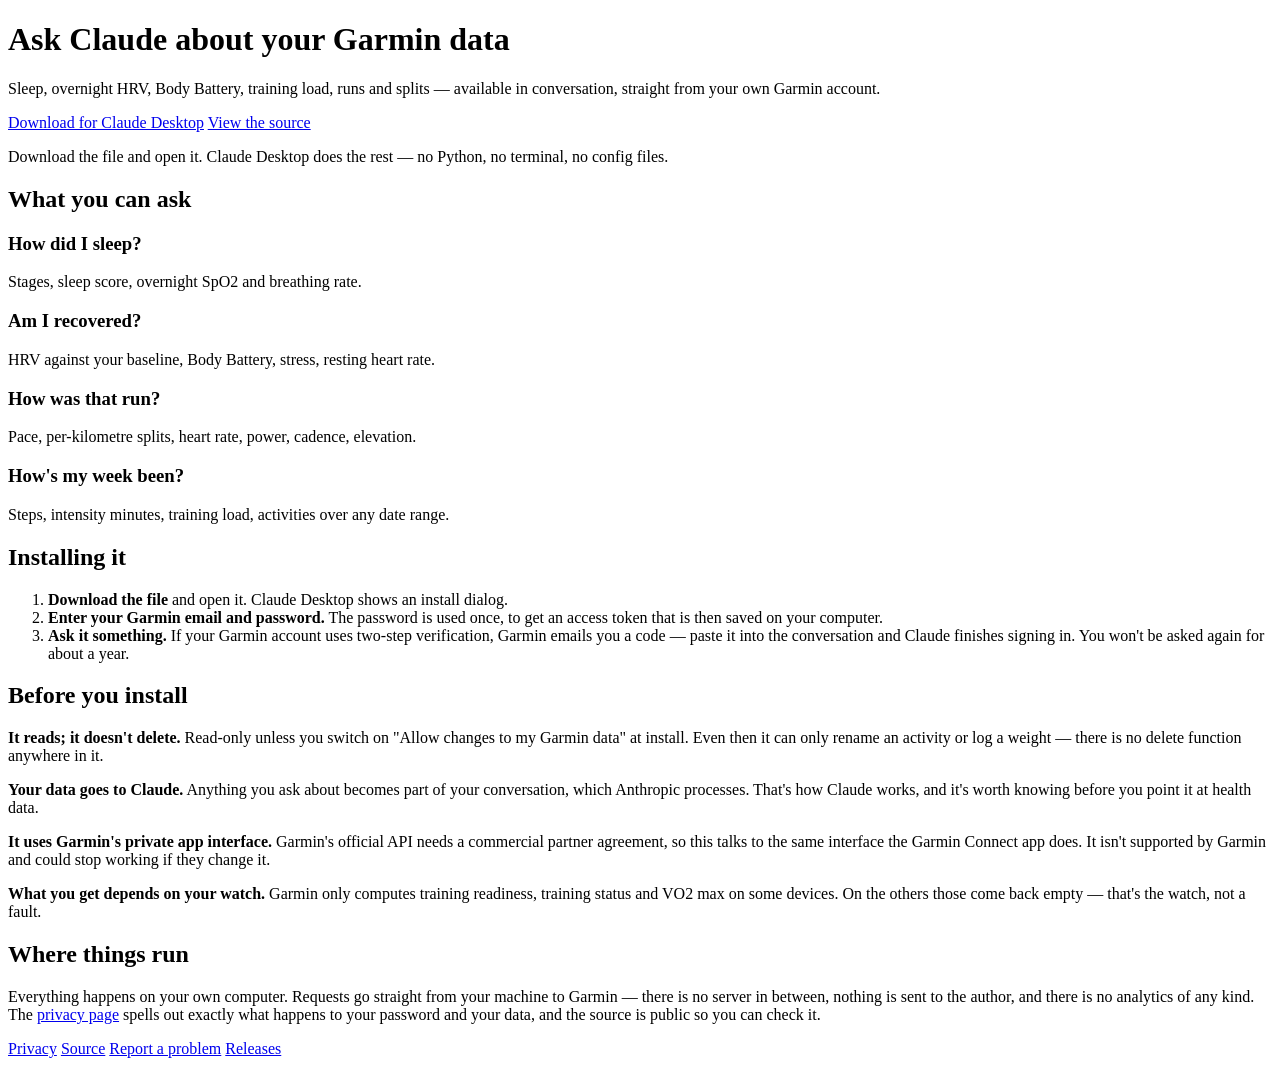
==== site/index.html @ d94d1d64 "Add the landing page, privacy policy and Vercel config Two distribution tiers need this: a download " ====
<!doctype html>
<html lang="en">
<head>
<meta charset="utf-8">
<meta name="viewport" content="width=device-width, initial-scale=1">
<title>Garmin Connect for Claude</title>
<meta name="description" content="Ask Claude about your Garmin sleep, HRV, training and activity data. One file, one click, runs on your own computer.">
<meta property="og:title" content="Garmin Connect for Claude">
<meta property="og:description" content="Ask Claude about your Garmin sleep, HRV, training and activity data.">
<meta property="og:type" content="website">
<link rel="stylesheet" href="/style.css">
</head>
<body>
<main>
  <h1>Ask Claude about your Garmin data</h1>
  <p class="lede">Sleep, overnight HRV, Body Battery, training load, runs and
  splits — available in conversation, straight from your own Garmin account.</p>

  <div class="cta-row">
    <a class="cta" href="https://github.com/alchemist-s/garmin-mcp/releases/latest/download/garmin-connect.mcpb">Download for Claude Desktop</a>
    <a href="https://github.com/alchemist-s/garmin-mcp">View the source</a>
  </div>
  <p class="cta-note">Download the file and open it. Claude Desktop does the rest —
  no Python, no terminal, no config files.</p>

  <h2>What you can ask</h2>
  <div class="grid">
    <div class="card"><h3>How did I sleep?</h3><p>Stages, sleep score, overnight SpO2 and breathing rate.</p></div>
    <div class="card"><h3>Am I recovered?</h3><p>HRV against your baseline, Body Battery, stress, resting heart rate.</p></div>
    <div class="card"><h3>How was that run?</h3><p>Pace, per-kilometre splits, heart rate, power, cadence, elevation.</p></div>
    <div class="card"><h3>How's my week been?</h3><p>Steps, intensity minutes, training load, activities over any date range.</p></div>
  </div>

  <h2>Installing it</h2>
  <ol class="steps">
    <li><strong>Download the file</strong> and open it. Claude Desktop shows an install dialog.</li>
    <li><strong>Enter your Garmin email and password.</strong> The password is used once, to get an access token that is then saved on your computer.</li>
    <li><strong>Ask it something.</strong> If your Garmin account uses two-step verification, Garmin emails you a code — paste it into the conversation and Claude finishes signing in. You won't be asked again for about a year.</li>
  </ol>

  <h2>Before you install</h2>
  <div class="note">
    <p><strong>It reads; it doesn't delete.</strong> Read-only unless you switch
    on "Allow changes to my Garmin data" at install. Even then it can only rename
    an activity or log a weight — there is no delete function anywhere in it.</p>
    <p><strong>Your data goes to Claude.</strong> Anything you ask about becomes
    part of your conversation, which Anthropic processes. That's how Claude works,
    and it's worth knowing before you point it at health data.</p>
    <p><strong>It uses Garmin's private app interface.</strong> Garmin's official
    API needs a commercial partner agreement, so this talks to the same interface
    the Garmin Connect app does. It isn't supported by Garmin and could stop
    working if they change it.</p>
    <p><strong>What you get depends on your watch.</strong> Garmin only computes
    training readiness, training status and VO2 max on some devices. On the
    others those come back empty — that's the watch, not a fault.</p>
  </div>

  <h2>Where things run</h2>
  <p>Everything happens on your own computer. Requests go straight from your
  machine to Garmin — there is no server in between, nothing is sent to the
  author, and there is no analytics of any kind. The
  <a href="/privacy">privacy page</a> spells out exactly what happens to your
  password and your data, and the source is public so you can check it.</p>

  <footer>
    <a href="/privacy">Privacy</a>
    <a href="https://github.com/alchemist-s/garmin-mcp">Source</a>
    <a href="https://github.com/alchemist-s/garmin-mcp/issues">Report a problem</a>
    <a href="https://github.com/alchemist-s/garmin-mcp/releases">Releases</a>
  </footer>
</main>
</body>
</html>
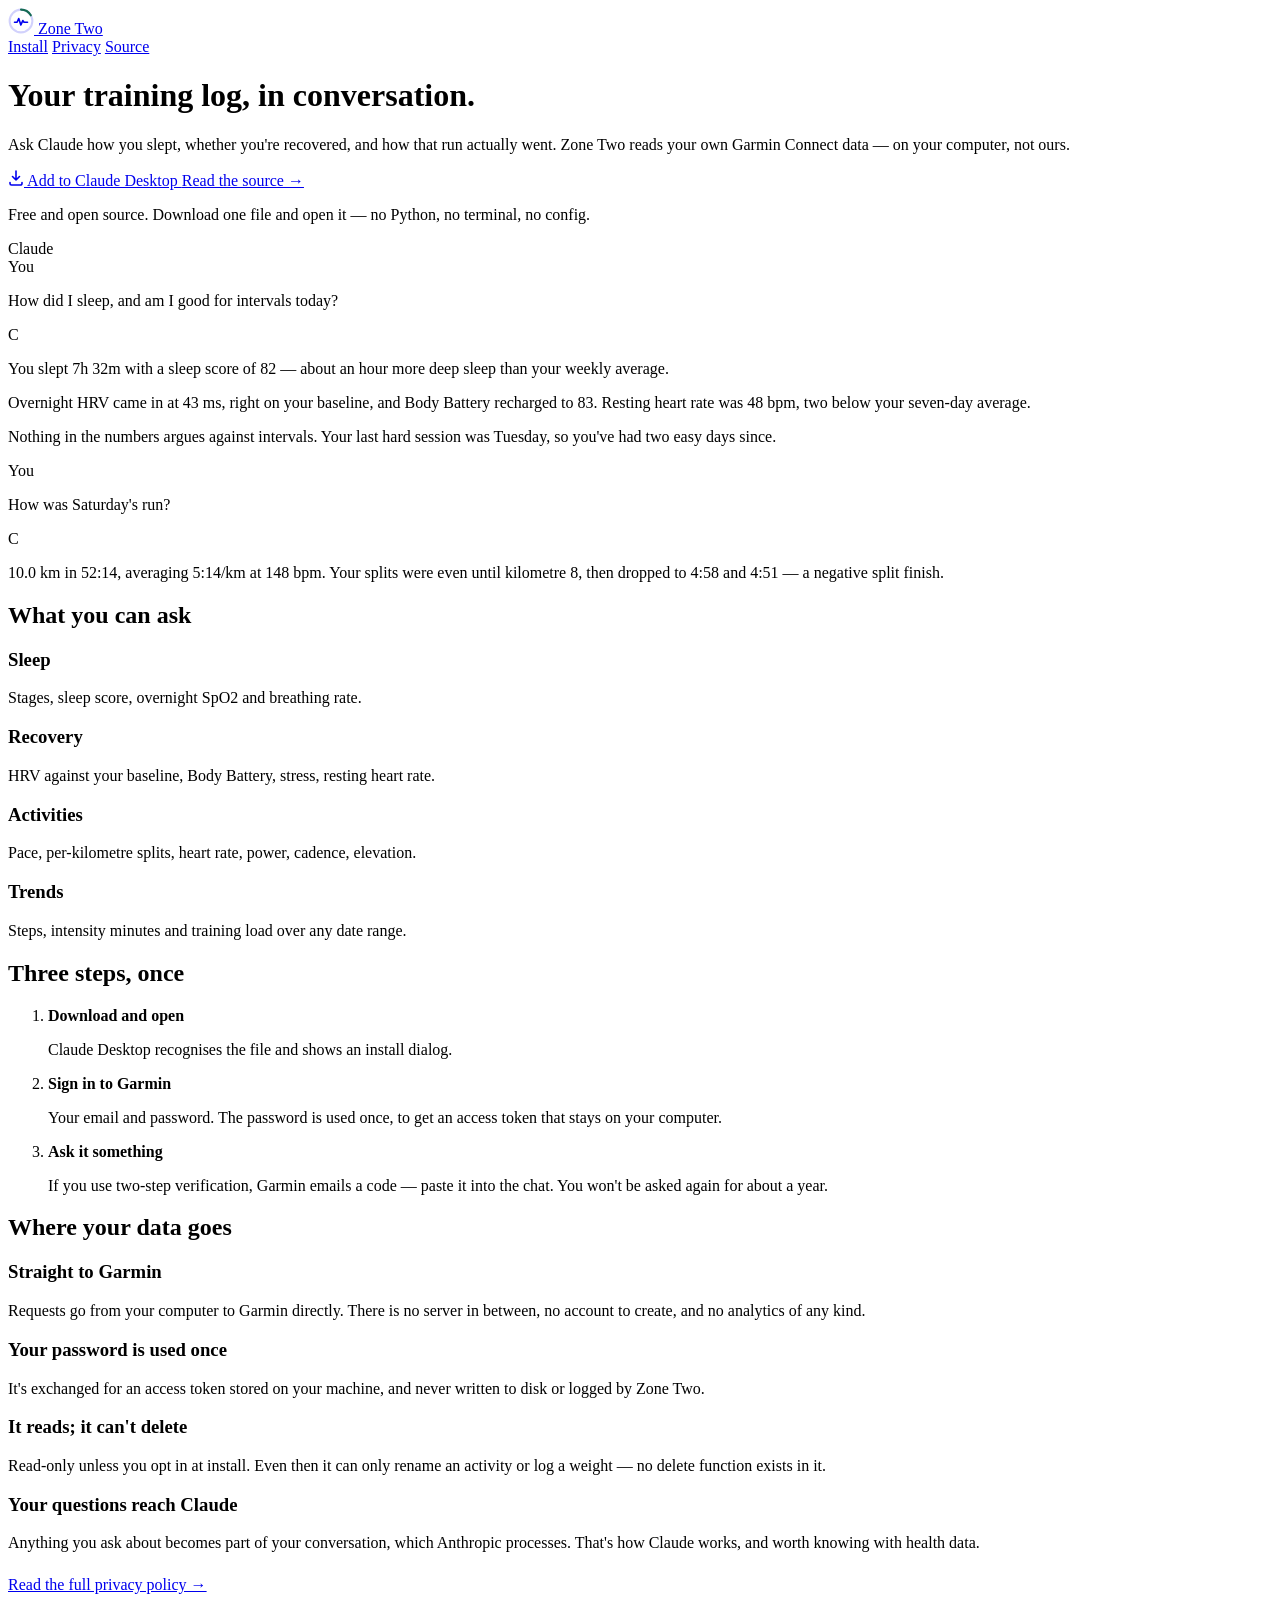
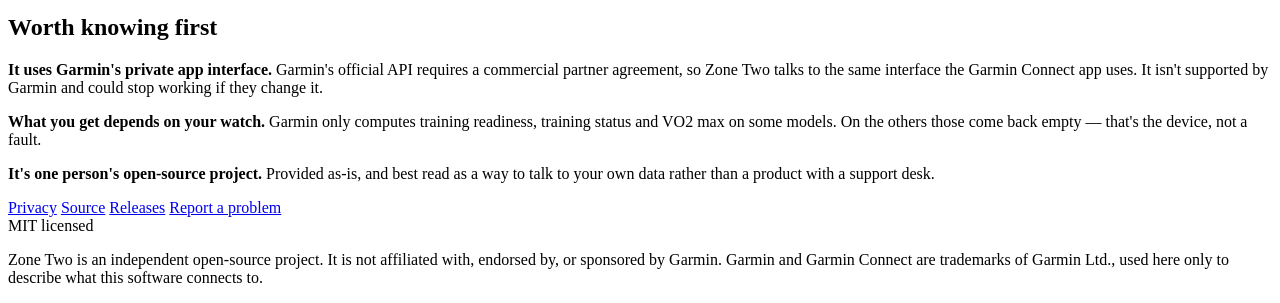
==== commit c0e84265: "Rename to Zone Two Putting a trademark in the product name and the domain is a different risk from n" ====
--- a/site/index.html
+++ b/site/index.html
@@ -3,71 +3,160 @@
 <head>
 <meta charset="utf-8">
 <meta name="viewport" content="width=device-width, initial-scale=1">
-<title>Garmin Connect for Claude</title>
-<meta name="description" content="Ask Claude about your Garmin sleep, HRV, training and activity data. One file, one click, runs on your own computer.">
-<meta property="og:title" content="Garmin Connect for Claude">
-<meta property="og:description" content="Ask Claude about your Garmin sleep, HRV, training and activity data.">
+<title>Zone Two — your training log, in conversation</title>
+<meta name="description" content="Ask Claude about your sleep, recovery and training. Zone Two reads your own Garmin Connect data, on your own computer.">
+<meta property="og:title" content="Zone Two">
+<meta property="og:description" content="Your training log, in conversation. Ask Claude about your sleep, recovery and runs.">
 <meta property="og:type" content="website">
+<meta name="theme-color" content="#146b52">
+<link rel="icon" href="/icon.svg" type="image/svg+xml">
 <link rel="stylesheet" href="/style.css">
 </head>
 <body>
-<main>
-  <h1>Ask Claude about your Garmin data</h1>
-  <p class="lede">Sleep, overnight HRV, Body Battery, training load, runs and
-  splits — available in conversation, straight from your own Garmin account.</p>
 
-  <div class="cta-row">
-    <a class="cta" href="https://github.com/alchemist-s/garmin-mcp/releases/latest/download/garmin-connect.mcpb">Download for Claude Desktop</a>
-    <a href="https://github.com/alchemist-s/garmin-mcp">View the source</a>
-  </div>
-  <p class="cta-note">Download the file and open it. Claude Desktop does the rest —
-  no Python, no terminal, no config files.</p>
+<div class="wrap">
+  <header class="site-head">
+    <a class="brand" href="/">
+      <svg width="26" height="26" viewBox="0 0 32 32" fill="none" aria-hidden="true">
+        <circle cx="16" cy="16" r="14" stroke="currentColor" stroke-opacity=".18" stroke-width="2.5"/>
+        <path d="M16 2a14 14 0 0 1 12.12 7" stroke="#146b52" stroke-width="2.5" stroke-linecap="round"/>
+        <path d="M8 17.5h3.2l2-4.6 2.6 8 2.4-5.4 1.5 2h4.3" stroke="currentColor" stroke-width="2"
+              stroke-linecap="round" stroke-linejoin="round"/>
+      </svg>
+      <span>Zone Two</span>
+    </a>
+    <nav class="head-links">
+      <a href="#install">Install</a>
+      <a href="#privacy-summary">Privacy</a>
+      <a href="https://github.com/alchemist-s/zonetwo">Source</a>
+    </nav>
+  </header>
 
-  <h2>What you can ask</h2>
-  <div class="grid">
-    <div class="card"><h3>How did I sleep?</h3><p>Stages, sleep score, overnight SpO2 and breathing rate.</p></div>
-    <div class="card"><h3>Am I recovered?</h3><p>HRV against your baseline, Body Battery, stress, resting heart rate.</p></div>
-    <div class="card"><h3>How was that run?</h3><p>Pace, per-kilometre splits, heart rate, power, cadence, elevation.</p></div>
-    <div class="card"><h3>How's my week been?</h3><p>Steps, intensity minutes, training load, activities over any date range.</p></div>
-  </div>
+  <main>
+    <div class="hero">
+      <h1>Your training log, in conversation.</h1>
+      <p class="lede">Ask Claude how you slept, whether you're recovered, and how
+      that run actually went. Zone Two reads your own Garmin Connect data —
+      on your computer, not ours.</p>
 
-  <h2>Installing it</h2>
-  <ol class="steps">
-    <li><strong>Download the file</strong> and open it. Claude Desktop shows an install dialog.</li>
-    <li><strong>Enter your Garmin email and password.</strong> The password is used once, to get an access token that is then saved on your computer.</li>
-    <li><strong>Ask it something.</strong> If your Garmin account uses two-step verification, Garmin emails you a code — paste it into the conversation and Claude finishes signing in. You won't be asked again for about a year.</li>
-  </ol>
+      <div class="cta-row">
+        <a class="cta" href="https://github.com/alchemist-s/zonetwo/releases/latest/download/zonetwo.mcpb">
+          <svg width="16" height="16" viewBox="0 0 16 16" fill="none" aria-hidden="true">
+            <path d="M8 1v9m0 0 3.5-3.5M8 10 4.5 6.5M2 12.5v1A1.5 1.5 0 0 0 3.5 15h9a1.5 1.5 0 0 0 1.5-1.5v-1"
+                  stroke="currentColor" stroke-width="1.6" stroke-linecap="round" stroke-linejoin="round"/>
+          </svg>
+          Add to Claude Desktop
+        </a>
+        <a class="ghost" href="https://github.com/alchemist-s/zonetwo">Read the source →</a>
+      </div>
+      <p class="cta-sub">Free and open source. Download one file and open it — no Python, no terminal, no config.</p>
+    </div>
 
-  <h2>Before you install</h2>
-  <div class="note">
-    <p><strong>It reads; it doesn't delete.</strong> Read-only unless you switch
-    on "Allow changes to my Garmin data" at install. Even then it can only rename
-    an activity or log a weight — there is no delete function anywhere in it.</p>
-    <p><strong>Your data goes to Claude.</strong> Anything you ask about becomes
-    part of your conversation, which Anthropic processes. That's how Claude works,
-    and it's worth knowing before you point it at health data.</p>
-    <p><strong>It uses Garmin's private app interface.</strong> Garmin's official
-    API needs a commercial partner agreement, so this talks to the same interface
-    the Garmin Connect app does. It isn't supported by Garmin and could stop
-    working if they change it.</p>
-    <p><strong>What you get depends on your watch.</strong> Garmin only computes
-    training readiness, training status and VO2 max on some devices. On the
-    others those come back empty — that's the watch, not a fault.</p>
-  </div>
+    <div class="demo" role="img" aria-label="Example conversation with Zone Two">
+      <div class="demo-bar">
+        <span class="dot"></span><span class="dot"></span><span class="dot"></span>
+        <span class="demo-title">Claude</span>
+      </div>
+      <div class="demo-body">
+        <div class="msg you">
+          <span class="who">You</span>
+          <div class="said"><p>How did I sleep, and am I good for intervals today?</p></div>
+        </div>
+        <div class="msg">
+          <span class="who">C</span>
+          <div class="said">
+            <p>You slept <span class="metric">7h 32m</span> with a sleep score of
+            <span class="metric">82</span> — about an hour more deep sleep than your weekly average.</p>
+            <p>Overnight HRV came in at <span class="metric">43&nbsp;ms</span>, right on your
+            baseline, and Body Battery recharged to <span class="metric">83</span>. Resting
+            heart rate was <span class="metric">48&nbsp;bpm</span>, two below your seven-day average.</p>
+            <p>Nothing in the numbers argues against intervals. Your last hard session
+            was Tuesday, so you've had two easy days since.</p>
+          </div>
+        </div>
+        <div class="msg you">
+          <span class="who">You</span>
+          <div class="said"><p>How was Saturday's run?</p></div>
+        </div>
+        <div class="msg">
+          <span class="who">C</span>
+          <div class="said">
+            <p><span class="metric">10.0 km</span> in <span class="metric">52:14</span>,
+            averaging <span class="metric">5:14/km</span> at <span class="metric">148 bpm</span>.
+            Your splits were even until kilometre 8, then dropped to 4:58 and 4:51 —
+            a negative split finish.</p>
+          </div>
+        </div>
+      </div>
+    </div>
 
-  <h2>Where things run</h2>
-  <p>Everything happens on your own computer. Requests go straight from your
-  machine to Garmin — there is no server in between, nothing is sent to the
-  author, and there is no analytics of any kind. The
-  <a href="/privacy">privacy page</a> spells out exactly what happens to your
-  password and your data, and the source is public so you can check it.</p>
+    <section>
+      <h2>What you can ask</h2>
+      <div class="grid">
+        <div class="card"><h3>Sleep</h3><p>Stages, sleep score, overnight SpO2 and breathing rate.</p></div>
+        <div class="card"><h3>Recovery</h3><p>HRV against your baseline, Body Battery, stress, resting heart rate.</p></div>
+        <div class="card"><h3>Activities</h3><p>Pace, per-kilometre splits, heart rate, power, cadence, elevation.</p></div>
+        <div class="card"><h3>Trends</h3><p>Steps, intensity minutes and training load over any date range.</p></div>
+      </div>
+    </section>
+
+    <section id="install">
+      <h2>Three steps, once</h2>
+      <ol class="steps">
+        <li><strong>Download and open</strong><p>Claude Desktop recognises the file and shows an install dialog.</p></li>
+        <li><strong>Sign in to Garmin</strong><p>Your email and password. The password is used once, to get an access token that stays on your computer.</p></li>
+        <li><strong>Ask it something</strong><p>If you use two-step verification, Garmin emails a code — paste it into the chat. You won't be asked again for about a year.</p></li>
+      </ol>
+    </section>
+
+    <section id="privacy-summary">
+      <h2>Where your data goes</h2>
+      <div class="facts">
+        <div class="fact">
+          <h3>Straight to Garmin</h3>
+          <p>Requests go from your computer to Garmin directly. There is no server in between, no account to create, and no analytics of any kind.</p>
+        </div>
+        <div class="fact">
+          <h3>Your password is used once</h3>
+          <p>It's exchanged for an access token stored on your machine, and never written to disk or logged by Zone Two.</p>
+        </div>
+        <div class="fact">
+          <h3>It reads; it can't delete</h3>
+          <p>Read-only unless you opt in at install. Even then it can only rename an activity or log a weight — no delete function exists in it.</p>
+        </div>
+        <div class="fact">
+          <h3>Your questions reach Claude</h3>
+          <p>Anything you ask about becomes part of your conversation, which Anthropic processes. That's how Claude works, and worth knowing with health data.</p>
+        </div>
+      </div>
+      <p style="margin-top:1.5rem"><a href="/privacy">Read the full privacy policy →</a></p>
+    </section>
+
+    <section>
+      <h2>Worth knowing first</h2>
+      <div class="note">
+        <p><strong>It uses Garmin's private app interface.</strong> Garmin's official API requires a commercial partner agreement, so Zone Two talks to the same interface the Garmin Connect app uses. It isn't supported by Garmin and could stop working if they change it.</p>
+        <p><strong>What you get depends on your watch.</strong> Garmin only computes training readiness, training status and VO2 max on some models. On the others those come back empty — that's the device, not a fault.</p>
+        <p><strong>It's one person's open-source project.</strong> Provided as-is, and best read as a way to talk to your own data rather than a product with a support desk.</p>
+      </div>
+    </section>
+  </main>
 
   <footer>
-    <a href="/privacy">Privacy</a>
-    <a href="https://github.com/alchemist-s/garmin-mcp">Source</a>
-    <a href="https://github.com/alchemist-s/garmin-mcp/issues">Report a problem</a>
-    <a href="https://github.com/alchemist-s/garmin-mcp/releases">Releases</a>
+    <div class="foot-row">
+      <div>
+        <a href="/privacy">Privacy</a>
+        <a href="https://github.com/alchemist-s/zonetwo">Source</a>
+        <a href="https://github.com/alchemist-s/zonetwo/releases">Releases</a>
+        <a href="https://github.com/alchemist-s/zonetwo/issues">Report a problem</a>
+      </div>
+      <div>MIT licensed</div>
+    </div>
+    <p class="disclaimer">Zone Two is an independent open-source project. It is not affiliated
+    with, endorsed by, or sponsored by Garmin. Garmin and Garmin Connect are trademarks of
+    Garmin Ltd., used here only to describe what this software connects to.</p>
   </footer>
-</main>
+</div>
+
 </body>
 </html>
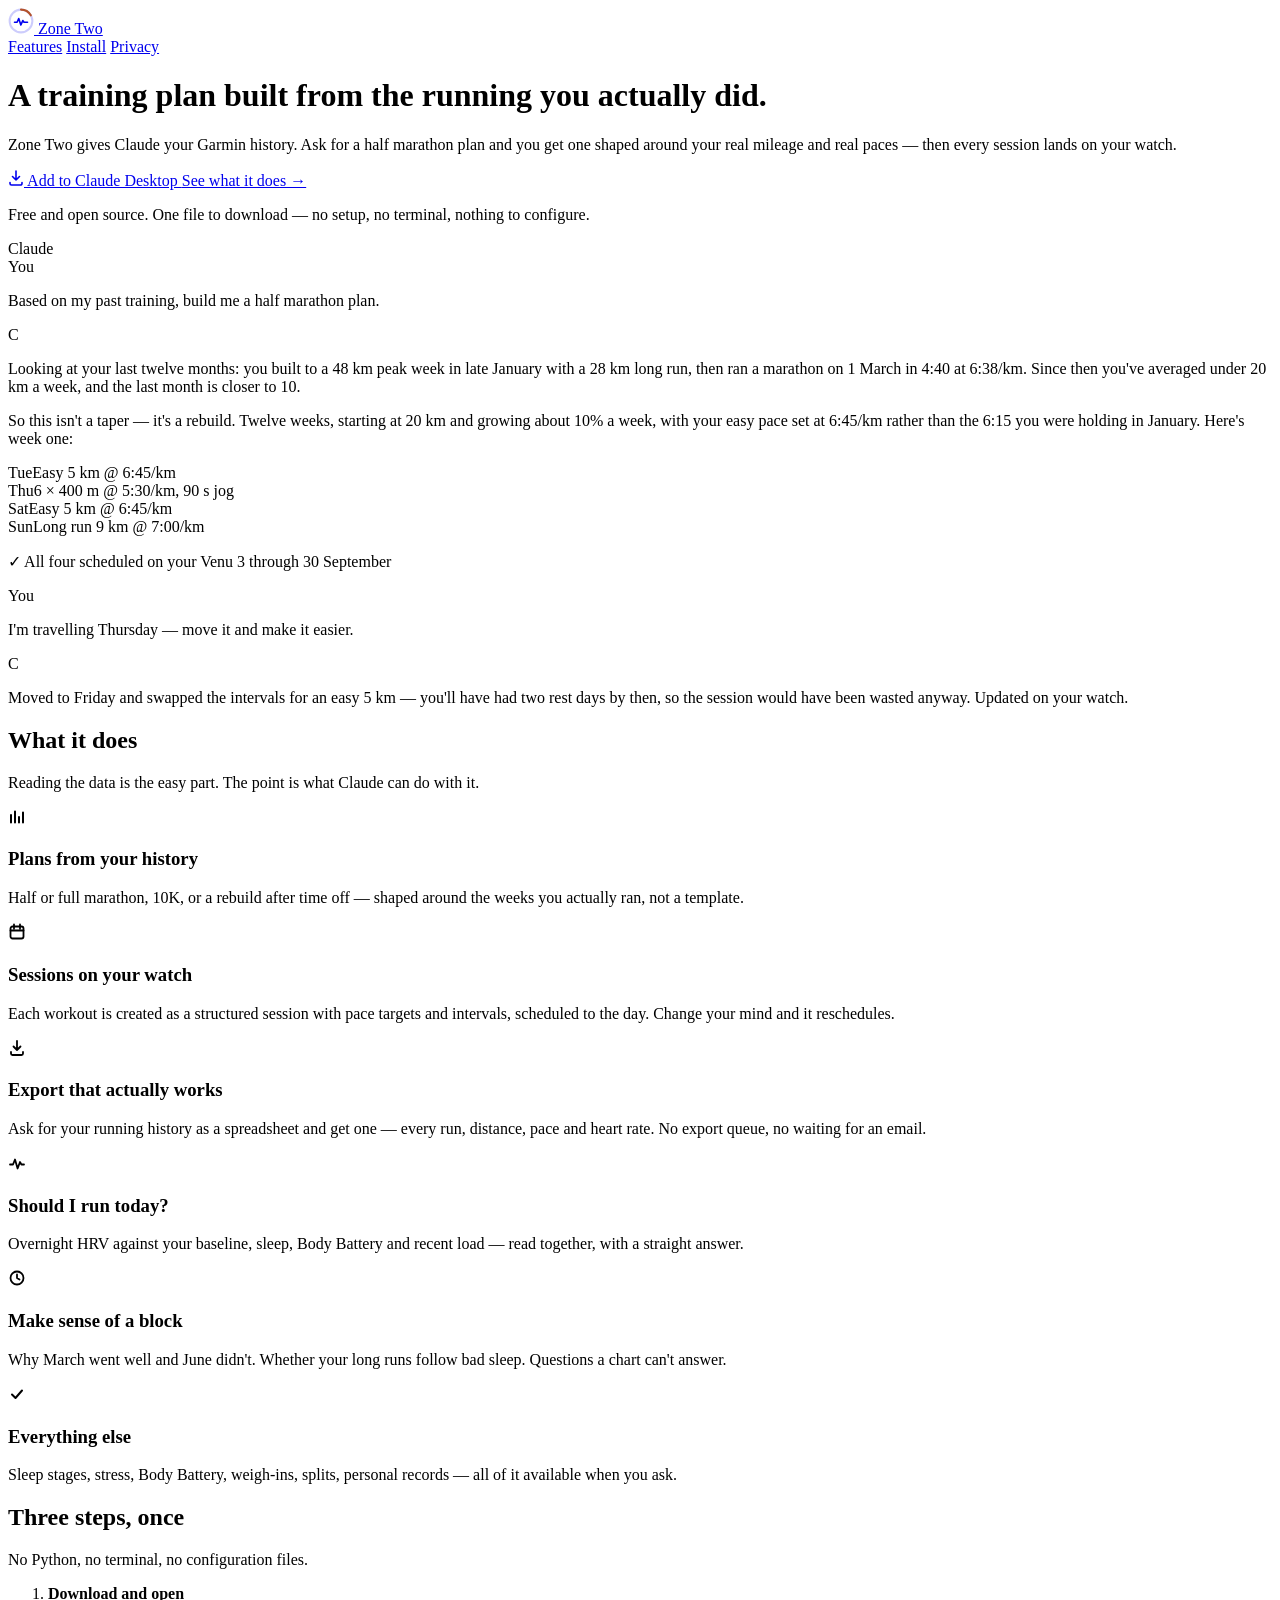
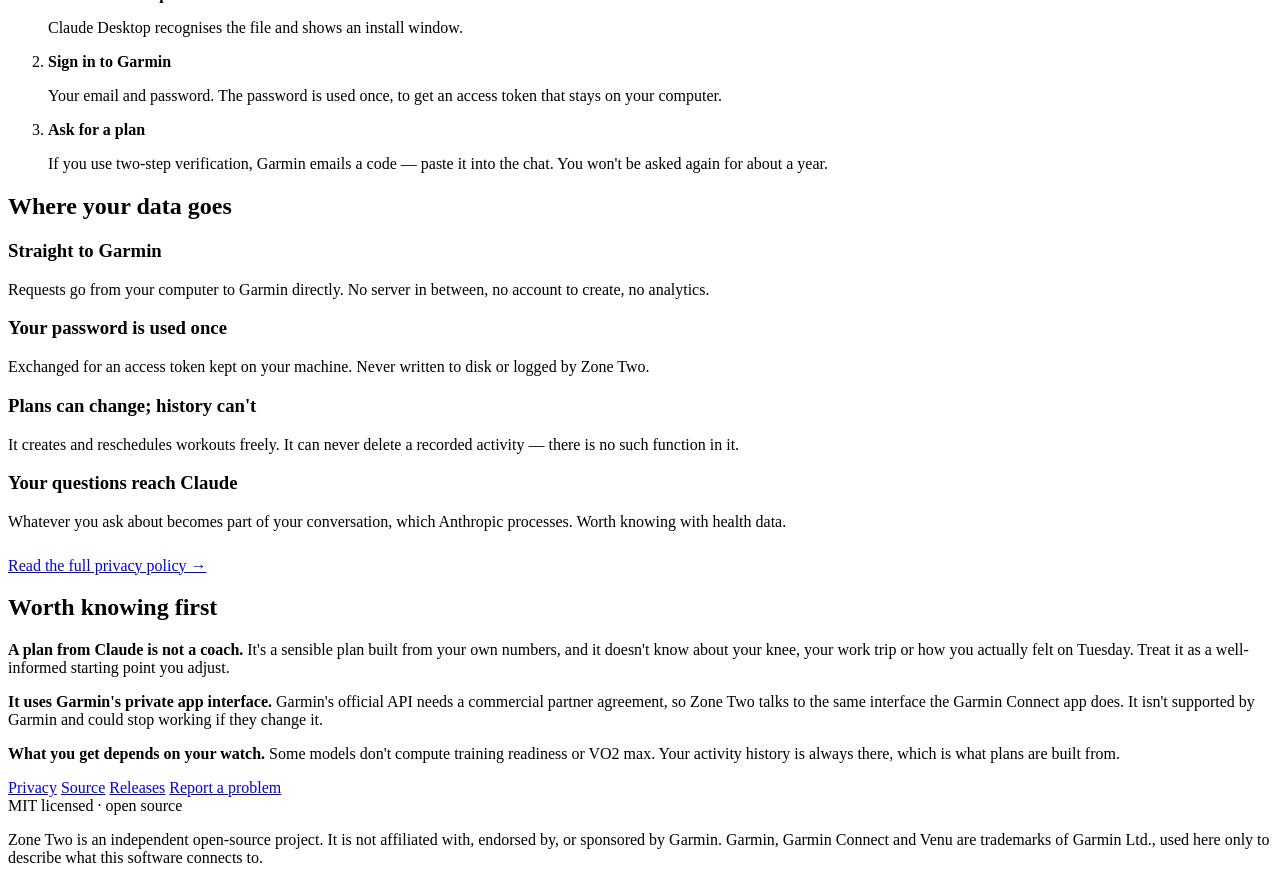
==== commit 3b3313bc: "Build plans and schedule them, not just read numbers The product was pointed at the wrong thing. Rea" ====
--- a/site/index.html
+++ b/site/index.html
@@ -3,56 +3,53 @@
 <head>
 <meta charset="utf-8">
 <meta name="viewport" content="width=device-width, initial-scale=1">
-<title>Zone Two — your training log, in conversation</title>
-<meta name="description" content="Ask Claude about your sleep, recovery and training. Zone Two reads your own Garmin Connect data, on your own computer.">
+<title>Zone Two — training plans from your own running history</title>
+<meta name="description" content="Claude reads your Garmin running history, builds a plan that fits it, and puts every session on your watch.">
 <meta property="og:title" content="Zone Two">
-<meta property="og:description" content="Your training log, in conversation. Ask Claude about your sleep, recovery and runs.">
+<meta property="og:description" content="Training plans built from your own running history, scheduled straight to your watch.">
 <meta property="og:type" content="website">
-<meta name="theme-color" content="#146b52">
+<meta name="theme-color" content="#b4522a">
 <link rel="icon" href="/icon.svg" type="image/svg+xml">
 <link rel="stylesheet" href="/style.css">
 </head>
 <body>
+<div class="wrap">
 
-<div class="wrap">
   <header class="site-head">
     <a class="brand" href="/">
       <svg width="26" height="26" viewBox="0 0 32 32" fill="none" aria-hidden="true">
-        <circle cx="16" cy="16" r="14" stroke="currentColor" stroke-opacity=".18" stroke-width="2.5"/>
-        <path d="M16 2a14 14 0 0 1 12.12 7" stroke="#146b52" stroke-width="2.5" stroke-linecap="round"/>
-        <path d="M8 17.5h3.2l2-4.6 2.6 8 2.4-5.4 1.5 2h4.3" stroke="currentColor" stroke-width="2"
-              stroke-linecap="round" stroke-linejoin="round"/>
+        <circle cx="16" cy="16" r="14" stroke="currentColor" stroke-opacity=".2" stroke-width="2.5"/>
+        <path d="M16 2a14 14 0 0 1 12.12 7" stroke="#b4522a" stroke-width="2.5" stroke-linecap="round"/>
+        <path d="M8 17.5h3.2l2-4.6 2.6 8 2.4-5.4 1.5 2h4.3" stroke="currentColor" stroke-width="2" stroke-linecap="round" stroke-linejoin="round"/>
       </svg>
       <span>Zone Two</span>
     </a>
     <nav class="head-links">
+      <a href="#features">Features</a>
       <a href="#install">Install</a>
-      <a href="#privacy-summary">Privacy</a>
-      <a href="https://github.com/alchemist-s/zonetwo">Source</a>
+      <a href="/privacy">Privacy</a>
     </nav>
   </header>
 
   <main>
     <div class="hero">
-      <h1>Your training log, in conversation.</h1>
-      <p class="lede">Ask Claude how you slept, whether you're recovered, and how
-      that run actually went. Zone Two reads your own Garmin Connect data —
-      on your computer, not ours.</p>
-
+      <h1>A training plan built from the running you actually did.</h1>
+      <p class="lede">Zone Two gives Claude your Garmin history. Ask for a half
+      marathon plan and you get one shaped around your real mileage and real
+      paces — then every session lands on your watch.</p>
       <div class="cta-row">
         <a class="cta" href="https://github.com/alchemist-s/zonetwo/releases/latest/download/zonetwo.mcpb">
           <svg width="16" height="16" viewBox="0 0 16 16" fill="none" aria-hidden="true">
-            <path d="M8 1v9m0 0 3.5-3.5M8 10 4.5 6.5M2 12.5v1A1.5 1.5 0 0 0 3.5 15h9a1.5 1.5 0 0 0 1.5-1.5v-1"
-                  stroke="currentColor" stroke-width="1.6" stroke-linecap="round" stroke-linejoin="round"/>
+            <path d="M8 1v9m0 0 3.5-3.5M8 10 4.5 6.5M2 12.5v1A1.5 1.5 0 0 0 3.5 15h9a1.5 1.5 0 0 0 1.5-1.5v-1" stroke="currentColor" stroke-width="1.6" stroke-linecap="round" stroke-linejoin="round"/>
           </svg>
           Add to Claude Desktop
         </a>
-        <a class="ghost" href="https://github.com/alchemist-s/zonetwo">Read the source →</a>
+        <a class="ghost" href="#features">See what it does →</a>
       </div>
-      <p class="cta-sub">Free and open source. Download one file and open it — no Python, no terminal, no config.</p>
+      <p class="cta-sub">Free and open source. One file to download — no setup, no terminal, nothing to configure.</p>
     </div>
 
-    <div class="demo" role="img" aria-label="Example conversation with Zone Two">
+    <div class="demo" role="img" aria-label="Example conversation: building a training plan from past running history">
       <div class="demo-bar">
         <span class="dot"></span><span class="dot"></span><span class="dot"></span>
         <span class="demo-title">Claude</span>
@@ -60,84 +57,107 @@
       <div class="demo-body">
         <div class="msg you">
           <span class="who">You</span>
-          <div class="said"><p>How did I sleep, and am I good for intervals today?</p></div>
+          <div class="said"><p>Based on my past training, build me a half marathon plan.</p></div>
         </div>
         <div class="msg">
           <span class="who">C</span>
           <div class="said">
-            <p>You slept <span class="metric">7h 32m</span> with a sleep score of
-            <span class="metric">82</span> — about an hour more deep sleep than your weekly average.</p>
-            <p>Overnight HRV came in at <span class="metric">43&nbsp;ms</span>, right on your
-            baseline, and Body Battery recharged to <span class="metric">83</span>. Resting
-            heart rate was <span class="metric">48&nbsp;bpm</span>, two below your seven-day average.</p>
-            <p>Nothing in the numbers argues against intervals. Your last hard session
-            was Tuesday, so you've had two easy days since.</p>
+            <p>Looking at your last twelve months: you built to a <span class="metric">48 km</span>
+            peak week in late January with a <span class="metric">28 km</span> long run, then ran a
+            marathon on 1 March in <span class="metric">4:40</span> at <span class="metric">6:38/km</span>.
+            Since then you've averaged under <span class="metric">20 km</span> a week, and the last
+            month is closer to <span class="metric">10</span>.</p>
+            <p>So this isn't a taper — it's a rebuild. Twelve weeks, starting at 20 km and
+            growing about 10% a week, with your easy pace set at 6:45/km rather than the
+            6:15 you were holding in January. Here's week one:</p>
+            <div class="plan">
+              <div><span class="day">Tue</span><span>Easy 5 km @ 6:45/km</span></div>
+              <div><span class="day">Thu</span><span>6 × 400 m @ 5:30/km, 90 s jog</span></div>
+              <div><span class="day">Sat</span><span>Easy 5 km @ 6:45/km</span></div>
+              <div><span class="day">Sun</span><span>Long run 9 km @ 7:00/km</span></div>
+            </div>
+            <p class="pill">✓ All four scheduled on your Venu 3 through 30 September</p>
           </div>
         </div>
         <div class="msg you">
           <span class="who">You</span>
-          <div class="said"><p>How was Saturday's run?</p></div>
+          <div class="said"><p>I'm travelling Thursday — move it and make it easier.</p></div>
         </div>
         <div class="msg">
           <span class="who">C</span>
           <div class="said">
-            <p><span class="metric">10.0 km</span> in <span class="metric">52:14</span>,
-            averaging <span class="metric">5:14/km</span> at <span class="metric">148 bpm</span>.
-            Your splits were even until kilometre 8, then dropped to 4:58 and 4:51 —
-            a negative split finish.</p>
+            <p>Moved to Friday and swapped the intervals for an easy <span class="metric">5 km</span>
+            — you'll have had two rest days by then, so the session would have been wasted anyway.
+            Updated on your watch.</p>
           </div>
         </div>
       </div>
     </div>
 
-    <section>
-      <h2>What you can ask</h2>
-      <div class="grid">
-        <div class="card"><h3>Sleep</h3><p>Stages, sleep score, overnight SpO2 and breathing rate.</p></div>
-        <div class="card"><h3>Recovery</h3><p>HRV against your baseline, Body Battery, stress, resting heart rate.</p></div>
-        <div class="card"><h3>Activities</h3><p>Pace, per-kilometre splits, heart rate, power, cadence, elevation.</p></div>
-        <div class="card"><h3>Trends</h3><p>Steps, intensity minutes and training load over any date range.</p></div>
+    <section id="features">
+      <h2>What it does</h2>
+      <p class="sec-lede">Reading the data is the easy part. The point is what Claude can do with it.</p>
+      <div class="features">
+        <div class="feature">
+          <div class="ic"><svg width="18" height="18" viewBox="0 0 18 18" fill="none"><path d="M3 14.5V7m4 7.5v-11m4 11V9m4 5.5V4.5" stroke="currentColor" stroke-width="2" stroke-linecap="round"/></svg></div>
+          <h3>Plans from your history</h3>
+          <p>Half or full marathon, 10K, or a rebuild after time off — shaped around the weeks you actually ran, not a template.</p>
+        </div>
+        <div class="feature">
+          <div class="ic"><svg width="18" height="18" viewBox="0 0 18 18" fill="none"><rect x="2.5" y="3.5" width="13" height="12" rx="2" stroke="currentColor" stroke-width="1.8"/><path d="M6 1.5v4M12 1.5v4M2.5 7.5h13" stroke="currentColor" stroke-width="1.8" stroke-linecap="round"/></svg></div>
+          <h3>Sessions on your watch</h3>
+          <p>Each workout is created as a structured session with pace targets and intervals, scheduled to the day. Change your mind and it reschedules.</p>
+        </div>
+        <div class="feature">
+          <div class="ic"><svg width="18" height="18" viewBox="0 0 18 18" fill="none"><path d="M9 2v9m0 0 3.5-3.5M9 11 5.5 7.5M3 13v1.5A1.5 1.5 0 0 0 4.5 16h9a1.5 1.5 0 0 0 1.5-1.5V13" stroke="currentColor" stroke-width="1.8" stroke-linecap="round" stroke-linejoin="round"/></svg></div>
+          <h3>Export that actually works</h3>
+          <p>Ask for your running history as a spreadsheet and get one — every run, distance, pace and heart rate. No export queue, no waiting for an email.</p>
+        </div>
+        <div class="feature">
+          <div class="ic"><svg width="18" height="18" viewBox="0 0 18 18" fill="none"><path d="M2 10.5h3l2-5 2.6 9L12 8l1.4 2.5H16" stroke="currentColor" stroke-width="1.8" stroke-linecap="round" stroke-linejoin="round"/></svg></div>
+          <h3>Should I run today?</h3>
+          <p>Overnight HRV against your baseline, sleep, Body Battery and recent load — read together, with a straight answer.</p>
+        </div>
+        <div class="feature">
+          <div class="ic"><svg width="18" height="18" viewBox="0 0 18 18" fill="none"><circle cx="9" cy="9" r="6.5" stroke="currentColor" stroke-width="1.8"/><path d="M9 5.5V9l2.5 1.5" stroke="currentColor" stroke-width="1.8" stroke-linecap="round" stroke-linejoin="round"/></svg></div>
+          <h3>Make sense of a block</h3>
+          <p>Why March went well and June didn't. Whether your long runs follow bad sleep. Questions a chart can't answer.</p>
+        </div>
+        <div class="feature">
+          <div class="ic"><svg width="18" height="18" viewBox="0 0 18 18" fill="none"><path d="M4 9.5 7.5 13 14 5.5" stroke="currentColor" stroke-width="2" stroke-linecap="round" stroke-linejoin="round"/></svg></div>
+          <h3>Everything else</h3>
+          <p>Sleep stages, stress, Body Battery, weigh-ins, splits, personal records — all of it available when you ask.</p>
+        </div>
       </div>
     </section>
 
     <section id="install">
       <h2>Three steps, once</h2>
+      <p class="sec-lede">No Python, no terminal, no configuration files.</p>
       <ol class="steps">
-        <li><strong>Download and open</strong><p>Claude Desktop recognises the file and shows an install dialog.</p></li>
+        <li><strong>Download and open</strong><p>Claude Desktop recognises the file and shows an install window.</p></li>
         <li><strong>Sign in to Garmin</strong><p>Your email and password. The password is used once, to get an access token that stays on your computer.</p></li>
-        <li><strong>Ask it something</strong><p>If you use two-step verification, Garmin emails a code — paste it into the chat. You won't be asked again for about a year.</p></li>
+        <li><strong>Ask for a plan</strong><p>If you use two-step verification, Garmin emails a code — paste it into the chat. You won't be asked again for about a year.</p></li>
       </ol>
     </section>
 
-    <section id="privacy-summary">
+    <section>
       <h2>Where your data goes</h2>
       <div class="facts">
-        <div class="fact">
-          <h3>Straight to Garmin</h3>
-          <p>Requests go from your computer to Garmin directly. There is no server in between, no account to create, and no analytics of any kind.</p>
-        </div>
-        <div class="fact">
-          <h3>Your password is used once</h3>
-          <p>It's exchanged for an access token stored on your machine, and never written to disk or logged by Zone Two.</p>
-        </div>
-        <div class="fact">
-          <h3>It reads; it can't delete</h3>
-          <p>Read-only unless you opt in at install. Even then it can only rename an activity or log a weight — no delete function exists in it.</p>
-        </div>
-        <div class="fact">
-          <h3>Your questions reach Claude</h3>
-          <p>Anything you ask about becomes part of your conversation, which Anthropic processes. That's how Claude works, and worth knowing with health data.</p>
-        </div>
+        <div class="fact"><h3>Straight to Garmin</h3><p>Requests go from your computer to Garmin directly. No server in between, no account to create, no analytics.</p></div>
+        <div class="fact"><h3>Your password is used once</h3><p>Exchanged for an access token kept on your machine. Never written to disk or logged by Zone Two.</p></div>
+        <div class="fact"><h3>Plans can change; history can't</h3><p>It creates and reschedules workouts freely. It can never delete a recorded activity — there is no such function in it.</p></div>
+        <div class="fact"><h3>Your questions reach Claude</h3><p>Whatever you ask about becomes part of your conversation, which Anthropic processes. Worth knowing with health data.</p></div>
       </div>
-      <p style="margin-top:1.5rem"><a href="/privacy">Read the full privacy policy →</a></p>
+      <p style="margin-top:1.6rem"><a href="/privacy">Read the full privacy policy →</a></p>
     </section>
 
     <section>
       <h2>Worth knowing first</h2>
       <div class="note">
-        <p><strong>It uses Garmin's private app interface.</strong> Garmin's official API requires a commercial partner agreement, so Zone Two talks to the same interface the Garmin Connect app uses. It isn't supported by Garmin and could stop working if they change it.</p>
-        <p><strong>What you get depends on your watch.</strong> Garmin only computes training readiness, training status and VO2 max on some models. On the others those come back empty — that's the device, not a fault.</p>
-        <p><strong>It's one person's open-source project.</strong> Provided as-is, and best read as a way to talk to your own data rather than a product with a support desk.</p>
+        <p><strong>A plan from Claude is not a coach.</strong> It's a sensible plan built from your own numbers, and it doesn't know about your knee, your work trip or how you actually felt on Tuesday. Treat it as a well-informed starting point you adjust.</p>
+        <p><strong>It uses Garmin's private app interface.</strong> Garmin's official API needs a commercial partner agreement, so Zone Two talks to the same interface the Garmin Connect app does. It isn't supported by Garmin and could stop working if they change it.</p>
+        <p><strong>What you get depends on your watch.</strong> Some models don't compute training readiness or VO2 max. Your activity history is always there, which is what plans are built from.</p>
       </div>
     </section>
   </main>
@@ -150,13 +170,13 @@
         <a href="https://github.com/alchemist-s/zonetwo/releases">Releases</a>
         <a href="https://github.com/alchemist-s/zonetwo/issues">Report a problem</a>
       </div>
-      <div>MIT licensed</div>
+      <div>MIT licensed · open source</div>
     </div>
-    <p class="disclaimer">Zone Two is an independent open-source project. It is not affiliated
-    with, endorsed by, or sponsored by Garmin. Garmin and Garmin Connect are trademarks of
-    Garmin Ltd., used here only to describe what this software connects to.</p>
+    <p class="disclaimer">Zone Two is an independent open-source project. It is not affiliated with,
+    endorsed by, or sponsored by Garmin. Garmin, Garmin Connect and Venu are trademarks of Garmin Ltd.,
+    used here only to describe what this software connects to.</p>
   </footer>
+
 </div>
-
 </body>
 </html>
